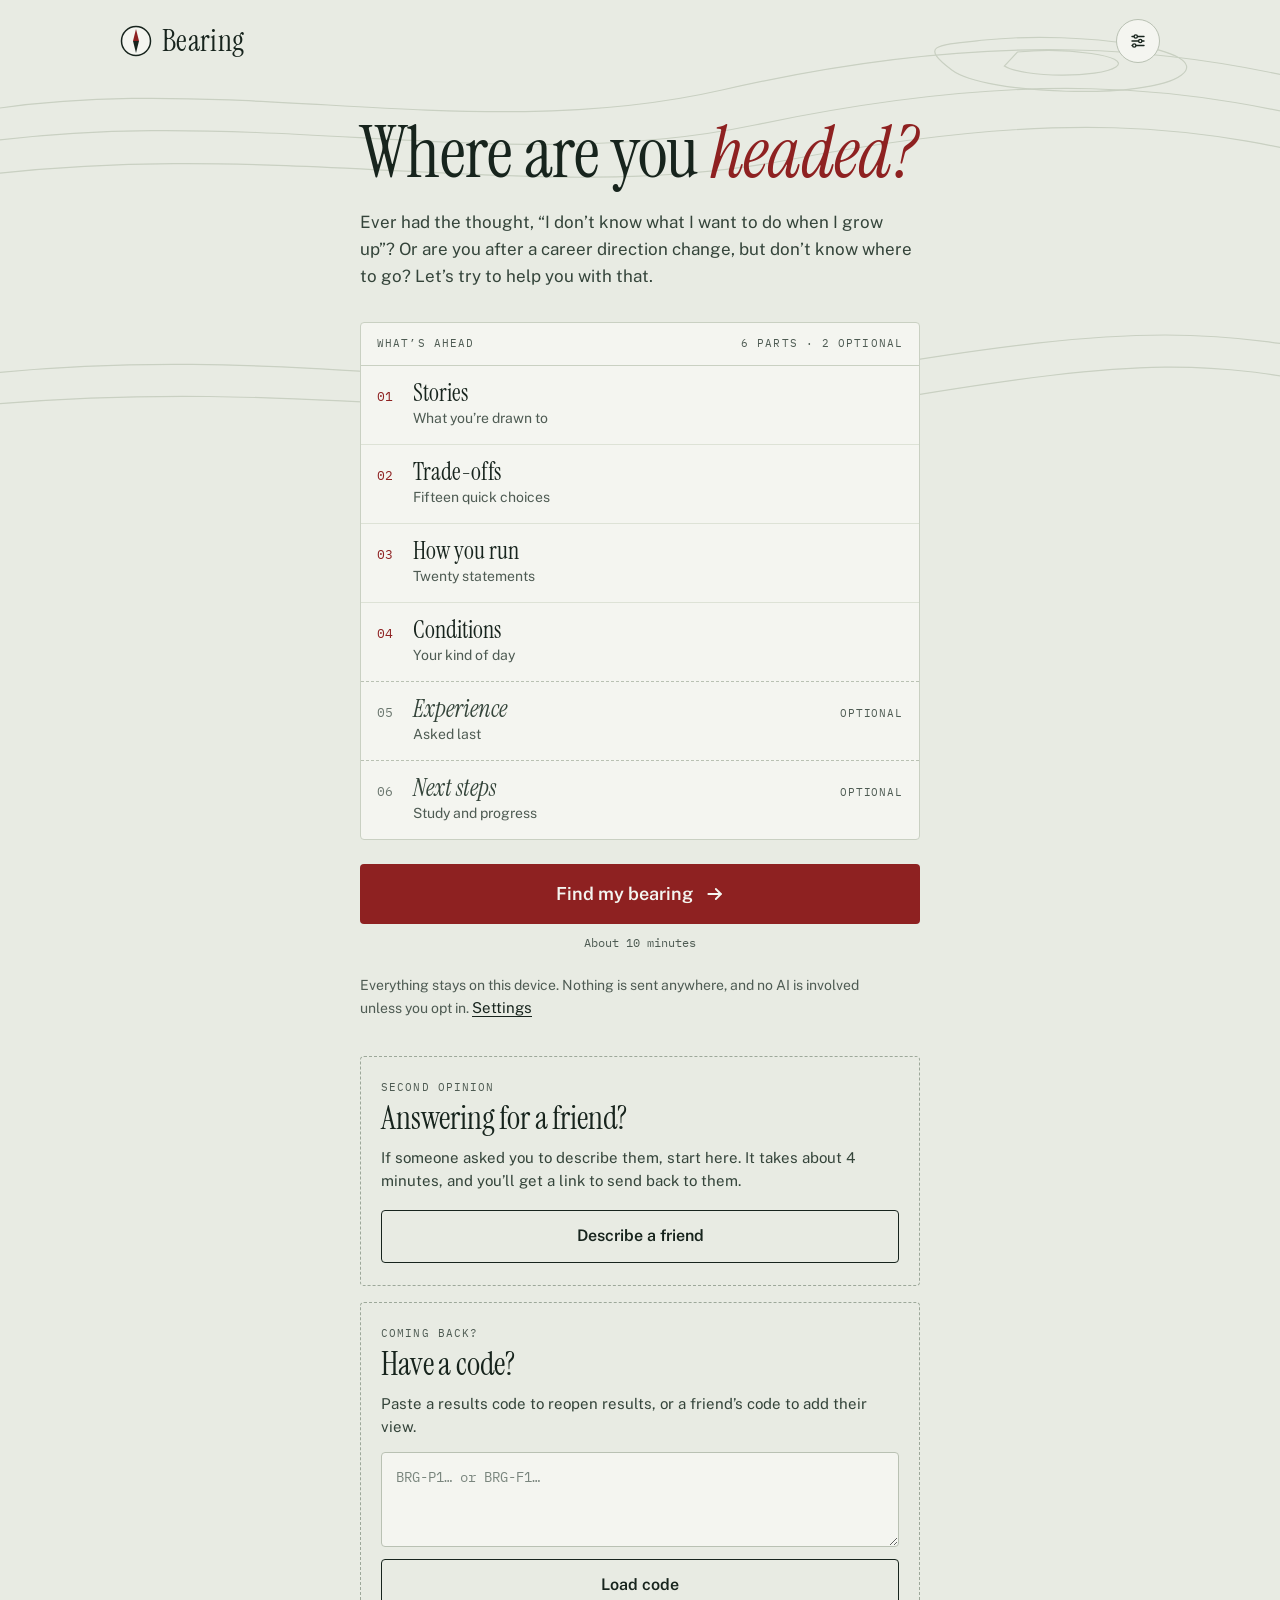
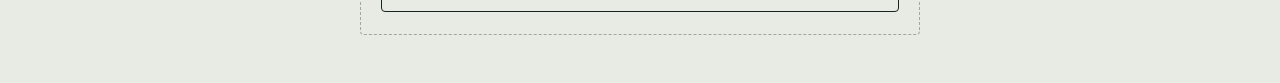
==== index.html @ 4e49f916 "Bearing app: questionnaire, Android wrapper, build workflow Co-Authored-By: Claude Sonnet 5.5 <norep" ====
<!doctype html>
<html lang="en-AU">
<head>
<meta charset="utf-8">
<meta name="viewport" content="width=device-width, initial-scale=1, viewport-fit=cover">
<title>Bearing</title>
<meta name="description" content="Work out a career direction you'd enjoy and be good at, without starting from your job history.">
<meta name="theme-color" content="#E8EBE3" media="(prefers-color-scheme: light)">
<meta name="theme-color" content="#121A15" media="(prefers-color-scheme: dark)">
<link rel="manifest" href="manifest.webmanifest">
<link rel="icon" href="icons/icon-192.png" type="image/png">
<link rel="apple-touch-icon" href="icons/apple-touch-icon.png">
<meta name="apple-mobile-web-app-capable" content="yes">
<meta name="apple-mobile-web-app-status-bar-style" content="black-translucent">
<link rel="stylesheet" href="fonts/fonts.css">
<link rel="stylesheet" href="style.css">
<style>:root{padding-top:env(safe-area-inset-top,0px);padding-bottom:env(safe-area-inset-bottom,0px)} body{margin:0} [hidden]{display:none!important}</style>
</head>
<body>
<div id="app"></div>
<script>window.BEARING_HOSTED = true;</script>
<script src="config.js"></script>
<script src="data.js"></script>
<script src="jobs2.js"></script>
<script src="app.js"></script>
<script>
if ('serviceWorker' in navigator && !window.BEARING_ANDROID) {
  window.addEventListener('load', () => navigator.serviceWorker.register('sw.js').catch(() => {}));
}
</script>
</body>
</html>
---- fonts/fonts.css ----
/* Self-hosted fonts (SIL Open Font License, see OFL-*.txt). Lets the app look right offline. */
@font-face{font-family:'Instrument Serif';font-style:normal;font-weight:400;font-display:swap;src:url('instrument-serif-latin-400-normal.woff2') format('woff2')}
@font-face{font-family:'Instrument Serif';font-style:italic;font-weight:400;font-display:swap;src:url('instrument-serif-latin-400-italic.woff2') format('woff2')}
@font-face{font-family:'Public Sans';font-style:normal;font-weight:400;font-display:swap;src:url('public-sans-latin-400-normal.woff2') format('woff2')}
@font-face{font-family:'Public Sans';font-style:normal;font-weight:500;font-display:swap;src:url('public-sans-latin-500-normal.woff2') format('woff2')}
@font-face{font-family:'Public Sans';font-style:normal;font-weight:600;font-display:swap;src:url('public-sans-latin-600-normal.woff2') format('woff2')}
@font-face{font-family:'IBM Plex Mono';font-style:normal;font-weight:400;font-display:swap;src:url('ibm-plex-mono-latin-400-normal.woff2') format('woff2')}
@font-face{font-family:'IBM Plex Mono';font-style:normal;font-weight:500;font-display:swap;src:url('ibm-plex-mono-latin-500-normal.woff2') format('woff2')}
---- style.css ----
/* Layout: one narrow column for questions (one decision per screen); results widen to a two-column survey sheet. */
:root{
  /* Contour theme: a walker's topo map. Sage paper, faint contour lines, one oxblood highlight. */
  --brg-bg:#E8EBE3; --brg-surface:#F4F5F0;
  --brg-ink:#17241D; --brg-ink-2:#34443A; --brg-ink-3:#4E5B53; --brg-ink-4:#6A766E; --brg-placeholder:#7A867E;
  --brg-contour:#C9D0C2; --brg-line-soft:#DDE2D6; --brg-line-strong:#B9C1B3; --brg-dash:#9DA89A;
  --brg-accent:#8E2121; --brg-on-accent:#F4F5F0; --brg-accent-wash:rgb(142 33 33 / .07); --brg-focus:rgb(142 33 33 / .15);
  --brg-font-display:'Instrument Serif',Georgia,'Times New Roman',serif;
  --brg-font-body:'Public Sans',system-ui,-apple-system,'Segoe UI',sans-serif;
  --brg-font-mono:'IBM Plex Mono',ui-monospace,Menlo,Consolas,monospace;
  --brg-radius:4px; --brg-tap:44px;

  /* Older names used across the app, pointed at the Contour tokens */
  --paper:var(--brg-bg); --surface:var(--brg-surface); --ink:var(--brg-ink); --muted:var(--brg-ink-3);
  --line:var(--brg-contour); --line-soft:var(--brg-line-soft);
  --accent:var(--brg-accent); --accent-soft:var(--brg-accent-wash); --accent-ink:var(--brg-on-accent); --orange:var(--brg-ink-3);
  --tS:var(--brg-accent); --tA:var(--brg-ink); --tB:var(--brg-ink-2); --tC:var(--brg-ink-3); --tD:var(--brg-ink-4);
  --display:var(--brg-font-display); --body:var(--brg-font-body); --mono:var(--brg-font-mono);
  --r:var(--brg-radius);
}
@media (prefers-color-scheme: dark){ :root:not([data-theme="light"]){
  --brg-bg:#121A15; --brg-surface:#1A241E;
  --brg-ink:#E6EAE1; --brg-ink-2:#C6CEC3; --brg-ink-3:#9AA69D; --brg-ink-4:#7C887F; --brg-placeholder:#748078;
  --brg-contour:#2A362E; --brg-line-soft:#222D26; --brg-line-strong:#3A483F; --brg-dash:#4C5A50;
  --brg-accent:#C25454; --brg-on-accent:#FFFFFF; --brg-accent-wash:rgb(194 84 84 / .13); --brg-focus:rgb(194 84 84 / .25);
  color-scheme:dark } }
:root[data-theme="dark"]{
  --brg-bg:#121A15; --brg-surface:#1A241E;
  --brg-ink:#E6EAE1; --brg-ink-2:#C6CEC3; --brg-ink-3:#9AA69D; --brg-ink-4:#7C887F; --brg-placeholder:#748078;
  --brg-contour:#2A362E; --brg-line-soft:#222D26; --brg-line-strong:#3A483F; --brg-dash:#4C5A50;
  --brg-accent:#C25454; --brg-on-accent:#FFFFFF; --brg-accent-wash:rgb(194 84 84 / .13); --brg-focus:rgb(194 84 84 / .25);
  color-scheme:dark }

*{box-sizing:border-box}
body{background:var(--paper);color:var(--ink);font-family:var(--body);font-size:17px;line-height:1.5;
  padding-left:max(16px,env(safe-area-inset-left,0px));padding-right:max(16px,env(safe-area-inset-right,0px));padding-block:0 48px}
button,input,textarea,select{font:inherit;color:inherit}
a{color:var(--accent)}
:focus-visible{outline:3px solid var(--accent);outline-offset:2px}
h1,h2,h3{font-family:var(--display);font-weight:800;letter-spacing:.01em;line-height:1.05;text-wrap:balance;margin:0}
.eyebrow{font-family:var(--mono);font-size:12px;letter-spacing:.12em;text-transform:uppercase;color:var(--muted)}
.muted{color:var(--muted)}
.wrap{max-width:680px;margin:0 auto}
.wide{max-width:1040px;margin:0 auto}

/* contour-line masthead: the map the bearing is taken on */
.mast{position:relative;margin:0 calc(-1 * max(16px,env(safe-area-inset-left,0px))) 0;padding-block:18px 14px;
  padding-left:max(16px,env(safe-area-inset-left,0px));padding-right:max(16px,env(safe-area-inset-right,0px));
  border-bottom:1px solid var(--line);
  background:
   repeating-radial-gradient(ellipse 140% 90% at 88% 130%, transparent 0 17px, var(--line-soft) 17px 18px),
   repeating-radial-gradient(ellipse 90% 120% at 8% -40%, transparent 0 23px, var(--line-soft) 23px 24px), var(--paper)}
.mast .inner{display:flex;align-items:center;justify-content:space-between;gap:12px;max-width:1040px;margin:0 auto}
.brand{display:flex;align-items:center;gap:10px;font-family:var(--display);font-weight:800;font-size:26px;letter-spacing:.04em;text-transform:uppercase}
.brand svg{width:28px;height:28px}
.linkbtn{background:none;border:0;padding:6px 4px;color:var(--muted);cursor:pointer;font-size:15px;text-decoration:underline;text-underline-offset:3px}

/* progress */
.progress{margin:22px 0 6px;display:flex;flex-direction:column;gap:8px}
.progress .row{display:flex;justify-content:space-between;align-items:baseline;gap:10px;flex-wrap:wrap}
.bar{height:6px;background:var(--line-soft);border-radius:3px;overflow:hidden}
.bar i{display:block;height:100%;background:var(--accent);border-radius:3px;transition:width .3s ease}

/* question screens */
.screen{padding-block:18px 8px;display:flex;flex-direction:column;gap:18px}
.q{font-family:var(--display);font-weight:700;font-size:clamp(26px,5vw,34px);line-height:1.12;text-wrap:balance}
.hint{color:var(--muted);margin:0;max-width:60ch}
.opts{display:flex;flex-direction:column;gap:10px}
.opt{display:block;width:100%;text-align:left;background:var(--surface);border:1.5px solid var(--line);border-radius:var(--r);
  padding:14px 16px;cursor:pointer;transition:border-color .15s,background .15s,transform .1s}
.opt:hover{border-color:var(--accent)}
.opt:active{transform:scale(.995)}
.opt[aria-pressed="true"]{border-color:var(--accent);background:var(--accent-soft)}
.pair{display:grid;grid-template-columns:minmax(0,1fr) auto minmax(0,1fr);gap:8px;align-items:stretch}
.pair .opt{min-height:132px;display:flex;align-items:center;font-size:18px;line-height:1.35;padding:18px}
.pair-or{align-self:center;font-family:var(--mono);font-size:12px;letter-spacing:.08em;text-transform:uppercase;color:var(--muted)}
.pairscale{display:grid;grid-template-columns:repeat(var(--n),1fr);gap:6px}
.pairscale button{display:flex;flex-direction:column;align-items:center;gap:2px;border:1.5px solid var(--line);background:var(--surface);border-radius:8px;padding:8px 2px;cursor:pointer;font-size:12px;line-height:1.2;color:var(--ink);min-height:56px;justify-content:center}
.pairscale .ic{font-family:var(--mono);font-size:16px;letter-spacing:-.1em}
.pairscale button[aria-pressed="true"]{background:var(--accent);border-color:var(--accent);color:var(--accent-ink);font-weight:700}
.pair-alt{display:flex;gap:10px;justify-content:center;flex-wrap:wrap}
.chipbtn{background:transparent;border:1.5px solid var(--line);border-radius:999px;padding:8px 14px;cursor:pointer;font-size:15px}
.chipbtn{transition:border-color .15s,background .15s,color .15s}
.chipbtn:hover{border-color:var(--accent);background:var(--accent-soft)}
.chipbtn[aria-pressed="true"]{border-color:var(--accent);background:var(--accent);color:var(--accent-ink);font-weight:700}
.chipbtn.sm{padding:3px 12px;font-size:13px}
.chips{display:flex;flex-wrap:wrap;gap:8px}
@media (max-width:520px){ .pair .opt{min-height:120px;font-size:16px;padding:14px} }

.scale-item{padding-block:14px;border-bottom:1px solid var(--line-soft);display:flex;flex-direction:column;gap:10px}
.scale-item:last-child{border-bottom:0}
.scale{display:grid;grid-template-columns:repeat(5,1fr);gap:6px}
.scale button{border:1.5px solid var(--line);background:var(--surface);border-radius:8px;padding:10px 0;cursor:pointer;font-family:var(--mono);font-size:14px}
.scale button[aria-pressed="true"]{background:var(--accent);border-color:var(--accent);color:var(--accent-ink)}
.anchors{display:flex;justify-content:space-between;gap:12px;font-size:13px;color:var(--muted)}
.anchors span:last-child{text-align:right}

.saymore summary{cursor:pointer;color:var(--muted);font-size:15px}
textarea{width:100%;min-height:96px;border:1.5px solid var(--line);border-radius:var(--r);background:var(--surface);padding:12px;resize:vertical}
input[type=text]{width:100%;border:1.5px solid var(--line);border-radius:var(--r);background:var(--surface);padding:12px}

.nav{display:flex;justify-content:space-between;align-items:center;gap:12px;padding-top:8px}
.btn{background:var(--accent);color:var(--accent-ink);border:0;border-radius:999px;padding:13px 24px;font-weight:700;cursor:pointer;font-size:16px}
.btn:disabled{opacity:.35;cursor:not-allowed}
.btn.ghost{background:transparent;color:var(--ink);border:1.5px solid var(--line)}
.back{background:none;border:0;color:var(--muted);cursor:pointer;padding:10px 4px;font-size:15px}

/* intro */
.hero{padding-block:36px 10px;display:flex;flex-direction:column;gap:18px}
.hero h1{font-size:clamp(44px,9vw,76px);text-transform:uppercase;letter-spacing:.02em}
.hero p{max-width:58ch;margin:0;font-size:18px}
.steps{display:grid;grid-template-columns:repeat(auto-fit,minmax(150px,1fr));gap:1px;background:var(--line);border:1px solid var(--line);border-radius:var(--r);overflow:hidden}
.steps div{background:var(--surface);padding:12px 14px;display:flex;flex-direction:column;gap:2px}
.steps b{font-family:var(--mono);font-size:12px;font-weight:500;color:var(--accent);letter-spacing:.08em}
.steps span{font-size:15px}
.cta-row{display:flex;gap:12px;flex-wrap:wrap;align-items:center}
.panel{background:var(--surface);border:1px solid var(--line);border-radius:var(--r);padding:18px;display:flex;flex-direction:column;gap:12px}
.interlude{padding-block:40px 10px;display:flex;flex-direction:column;gap:14px}
.interlude .num{font-family:var(--mono);color:var(--accent);font-size:14px;letter-spacing:.1em}
.interlude h2{font-size:clamp(34px,7vw,52px);text-transform:uppercase}

/* results */
.res-head{display:grid;grid-template-columns:minmax(0,1fr) minmax(0,1.15fr);gap:28px;align-items:center;padding-block:28px 10px}
@media (max-width:800px){ .res-head{grid-template-columns:1fr} }
.compass{width:100%;max-width:400px;margin:0 auto;display:block}
.compass text{font-family:var(--mono);font-size:10px;fill:var(--muted)}
.compass .tl{font-family:var(--display);font-weight:700;font-size:14px;fill:var(--ink);letter-spacing:.04em;text-transform:uppercase}
.bearing-num{font-family:var(--mono);font-size:clamp(46px,9vw,72px);font-weight:500;line-height:1;color:var(--accent);font-variant-numeric:tabular-nums}
.dir-name{font-size:clamp(34px,6vw,52px);text-transform:uppercase}
.lean{display:inline-flex;gap:6px;align-items:center;font-family:var(--mono);font-size:13px;border:1px solid var(--line);border-radius:999px;padding:4px 10px;width:fit-content}
.dir{display:flex;flex-direction:column;gap:14px;min-width:0}
.dir p{margin:0;max-width:60ch}
.mix{display:flex;flex-direction:column;gap:6px}
.mixrow{display:grid;grid-template-columns:110px 1fr 40px;gap:10px;align-items:center;font-size:15px}
.mixrow .bar{height:8px}
.mixrow .bar i{background:var(--ink)}
.mixrow.top .bar i{background:var(--accent)}
.mixrow span:last-child{font-family:var(--mono);font-size:13px;color:var(--muted);text-align:right;font-variant-numeric:tabular-nums}

.section{padding-block:30px 6px;border-top:1px solid var(--line);margin-top:26px;display:flex;flex-direction:column;gap:16px}
.section h2{font-size:clamp(28px,5vw,40px);text-transform:uppercase}
.grid2{display:grid;grid-template-columns:1fr 1fr;gap:20px}
@media (max-width:760px){ .grid2{grid-template-columns:1fr} }
.look{display:flex;flex-direction:column;gap:8px;margin:0;padding:0;list-style:none}
.look li{display:flex;gap:10px;align-items:baseline}
.look li::before{content:"";flex:0 0 8px;height:8px;border-radius:50%;background:var(--orange);transform:translateY(-1px)}

.trait{display:flex;flex-direction:column;gap:4px;padding-block:8px;border-bottom:1px solid var(--line-soft)}
.trait:last-child{border-bottom:0}
.trait .top{display:flex;justify-content:space-between;gap:10px}
.spectrum{position:relative;height:10px;background:var(--line-soft);border-radius:5px}
.spectrum .dot{position:absolute;top:50%;width:16px;height:16px;border-radius:50%;background:var(--accent);transform:translate(-50%,-50%);border:2px solid var(--surface)}
.spectrum .dot.friend{background:transparent;border:2px dashed var(--orange);width:18px;height:18px}
.spectrum::after{content:"";position:absolute;left:50%;top:-3px;bottom:-3px;width:1px;background:var(--line)}
.trait .ends{display:flex;justify-content:space-between;gap:16px;font-size:13px;color:var(--muted)}
.trait .ends span:last-child{text-align:right}

.toggle{display:inline-flex;border:1.5px solid var(--line);border-radius:999px;padding:3px;gap:2px;width:fit-content}
.toggle button{border:0;background:transparent;border-radius:999px;padding:7px 16px;cursor:pointer;font-size:15px}
.toggle button[aria-pressed="true"]{background:var(--ink);color:var(--paper)}

.tiers{display:flex;flex-direction:column;border:1px solid var(--line);border-radius:var(--r);overflow:hidden;background:var(--surface)}
.tier{display:grid;grid-template-columns:88px minmax(0,1fr);border-bottom:1px solid var(--line)}
.tier:last-child{border-bottom:0}
.tier .lab{display:flex;flex-direction:column;align-items:center;justify-content:center;font-family:var(--display);font-weight:800;font-size:22px;color:var(--paper);padding:10px 4px;line-height:1;text-align:center}
.tier .lab small{font-family:var(--mono);font-weight:400;font-size:10px;letter-spacing:.08em;text-transform:uppercase;margin-top:4px;opacity:.9}
.tier .jobs{padding:12px;display:flex;flex-direction:column;gap:8px;min-width:0}
.tier .chips{gap:8px}
.jobchip{border:1.5px solid var(--line);background:var(--paper);border-radius:8px;padding:8px 12px;cursor:pointer;font-size:15px;text-align:left;display:flex;flex-direction:column;gap:1px}
.jobchip small{font-family:var(--mono);font-size:11px;color:var(--muted)}
.jobchip[aria-expanded="true"]{border-color:var(--ink);background:var(--surface)}
.tier-empty{color:var(--muted);font-size:15px;padding:4px 2px}

.detail{border:1px solid var(--line);border-radius:var(--r);background:var(--paper);padding:16px;display:flex;flex-direction:column;gap:12px}
.detail h3{font-size:28px;text-transform:uppercase}
.detail .meta{display:flex;flex-wrap:wrap;gap:8px 18px;font-family:var(--mono);font-size:13px;color:var(--muted)}
.detail .meta b{color:var(--ink);font-weight:500}
.detail p{margin:0;max-width:65ch}
.detail ul{margin:0;padding-left:18px;display:flex;flex-direction:column;gap:4px}
.detail .lbl{font-family:var(--mono);font-size:12px;letter-spacing:.1em;text-transform:uppercase;color:var(--muted);margin-bottom:2px}
.links{display:flex;gap:10px;flex-wrap:wrap}
.links a{display:inline-flex;align-items:center;gap:6px;border:1.5px solid var(--line);border-radius:999px;padding:8px 14px;text-decoration:none;color:var(--ink);font-size:15px}
.links a.primary{background:var(--accent);border-color:var(--accent);color:var(--accent-ink)}
.ready{display:inline-flex;font-family:var(--mono);font-size:12px;border-radius:999px;padding:3px 10px;border:1px solid currentColor;width:fit-content}
.ready.r0{color:var(--tB)} .ready.r1{color:var(--tA)} .ready.r2{color:var(--tC)}

.field{display:flex;flex-direction:column;gap:10px;padding-block:14px;border-bottom:1px solid var(--line-soft)}
.field:last-child{border-bottom:0}
.field h3{font-size:24px;text-transform:uppercase}
.tb{display:inline-flex;align-items:center;justify-content:center;height:20px;padding:0 6px;border-radius:5px;font-family:var(--mono);font-size:11px;letter-spacing:.04em;color:var(--paper);margin-right:6px;vertical-align:2px}

.actions{display:grid;grid-template-columns:repeat(auto-fit,minmax(260px,1fr));gap:14px}
.actions .panel h3{font-size:22px;text-transform:uppercase}
.actions .panel p{margin:0;font-size:15px}
.codebox{font-family:var(--mono);font-size:12px;word-break:break-all;min-height:70px}
.toast{position:fixed;left:50%;bottom:calc(20px + env(safe-area-inset-bottom,0px));transform:translateX(-50%);background:var(--ink);color:var(--paper);padding:10px 18px;border-radius:999px;font-size:15px;z-index:10}
.note{font-size:14px;color:var(--muted);max-width:75ch}
.note p{margin:0 0 8px}
.friendq{color:var(--orange)}
@media (prefers-reduced-motion: reduce){ *{transition:none!important;animation:none!important} }

/* match breakdown */
.meters{display:flex;flex-direction:column;gap:6px;max-width:460px}
.meter{display:grid;grid-template-columns:96px 1fr 56px;gap:10px;align-items:center;font-size:14px}
.meter .bar{height:7px}
.meter .bar i{background:var(--ink)}
.meter b{font-family:var(--mono);font-weight:500;font-size:12px;color:var(--muted);text-align:right}
/* pay filter */
.payfilter{display:flex;flex-direction:column;gap:10px;padding:12px 16px;border:1px solid var(--line);border-radius:var(--r);background:var(--surface)}
.payfilter input[type=range]{flex:1 1 200px;accent-color:var(--accent);min-width:0}
.paylabel{font-family:var(--mono);font-size:14px;font-variant-numeric:tabular-nums;min-width:15ch}
/* switch */
.toggle-sw{display:inline-flex;align-items:center;gap:10px;background:none;border:0;cursor:pointer;font-size:16px;padding:6px 0}
.toggle-sw span{width:40px;height:22px;border-radius:11px;background:var(--line);position:relative;transition:background .15s;flex:0 0 auto}
.toggle-sw span::after{content:"";position:absolute;left:3px;top:3px;width:16px;height:16px;border-radius:50%;background:var(--surface);transition:transform .15s}
.toggle-sw[aria-pressed="true"] span{background:var(--accent)}
.toggle-sw[aria-pressed="true"] span::after{transform:translateX(18px)}
.role h3{font-size:22px;text-transform:uppercase}

.payfilter .frow{display:flex;align-items:center;gap:12px;flex-wrap:wrap}
.payfilter .frow .eyebrow{min-width:17ch}
.aka{display:flex;flex-wrap:wrap;gap:6px 14px;font-size:15px}

.start{display:flex;flex-direction:column;align-items:center;gap:8px}
.start .btn{width:100%;font-size:18px;padding:16px 24px}
.start .muted{font-size:14px}

.iconbtn{background:none;border:0;color:var(--muted);cursor:pointer;padding:6px;border-radius:8px;display:inline-flex}
.iconbtn:hover{color:var(--ink)}

.opt{position:relative}
.opt .tag{display:inline-block;margin-left:10px;font-family:var(--mono);font-size:11px;letter-spacing:.08em;text-transform:uppercase;color:var(--accent);vertical-align:2px}
.opt.also[aria-pressed="true"]{background:transparent;border-style:dashed}

.offer{border-color:var(--accent);gap:12px}

.fbcard{gap:14px}
.fbq{display:flex;flex-direction:column;gap:8px}
.check{display:flex;gap:10px;align-items:flex-start;font-size:16px;cursor:pointer}
.check input{width:20px;height:20px;margin-top:2px;accent-color:var(--accent);flex:0 0 auto}
.fbpre{font-family:var(--mono);font-size:11px;line-height:1.4;max-height:280px;overflow:auto;background:var(--paper);border:1px solid var(--line);border-radius:8px;padding:10px;white-space:pre-wrap;word-break:break-word}


/* ================= Contour theme ================= */
body{position:relative;overflow-x:hidden;-webkit-font-smoothing:antialiased;font-size:16px;line-height:1.55;
  padding-left:max(20px,env(safe-area-inset-left,0px));padding-right:max(20px,env(safe-area-inset-right,0px))}
a{color:var(--brg-ink);text-underline-offset:3px} a:hover{color:var(--brg-accent)}
:focus-visible{outline:2px solid var(--brg-accent);outline-offset:2px}
::placeholder{color:var(--brg-placeholder)}
/* The display face is a serif: never bold, never uppercase */
h1,h2,h3,.q,.brand,.dir-name,.tier .lab,.tb{font-weight:400!important;text-transform:none!important;letter-spacing:-.005em}
.brand{font-size:30px;letter-spacing:.01em;gap:10px}
.brand svg{width:32px;height:32px}
.mast{background:transparent;border-bottom:0;padding-block:18px 10px;margin-left:calc(-1 * max(20px,env(safe-area-inset-left,0px)));margin-right:calc(-1 * max(20px,env(safe-area-inset-right,0px)));
  padding-left:max(20px,env(safe-area-inset-left,0px));padding-right:max(20px,env(safe-area-inset-right,0px));z-index:1}
.iconbtn{width:var(--brg-tap);height:var(--brg-tap);border-radius:50%;border:1px solid var(--brg-line-strong);background:var(--brg-surface);color:var(--brg-ink);align-items:center;justify-content:center;padding:0}
.iconbtn:hover{border-color:var(--brg-ink)}
.linkbtn{color:var(--brg-ink-3)}

/* Buttons: squared map-paper, no pills */
.btn{border-radius:var(--brg-radius);min-height:52px;font-weight:600;font-family:var(--brg-font-body);background:var(--brg-accent);color:var(--brg-on-accent);display:inline-flex;align-items:center;justify-content:center;gap:12px}
.btn:hover:not(:disabled){filter:brightness(1.12)}
.btn.ghost{background:transparent;color:var(--brg-ink);border:1.5px solid var(--brg-ink)}
.btn.ghost:hover:not(:disabled){filter:none;background:var(--brg-surface)}
.btn.sm{min-height:44px;padding:8px 16px;font-size:15px;gap:8px}
.chipbtn,.toggle,.toggle button,.jobchip,.links a,.ready,.lean{border-radius:var(--brg-radius)}
textarea,input[type=text]{border-radius:var(--brg-radius);border:1px solid var(--brg-line-strong);background:var(--brg-surface)}
textarea:focus,input[type=text]:focus{border-color:var(--brg-accent);outline:none;box-shadow:0 0 0 3px var(--brg-focus)}
.codebox{font-family:var(--brg-font-mono);font-size:14px}

/* Contour art behind the home header and hero */
.contours{position:absolute;top:0;left:0;right:0;height:460px;pointer-events:none;z-index:0}
.contours svg{width:100%;height:100%;display:block}
.contours path{fill:none;stroke:var(--brg-contour);stroke-width:1.2}
.home{position:relative;z-index:1;max-width:560px}

/* Home */
.home .hero{padding-block:44px 0;gap:0}
.home .hero h1{font-size:clamp(52px,15vw,72px);line-height:.95;letter-spacing:-.01em;text-transform:none}
.home .hero h1 em{color:var(--brg-accent)}
.home .lede{margin:22px 0 0;font-size:17px;line-height:1.6;color:var(--brg-ink-2);max-width:60ch}
.kicker{font-family:var(--brg-font-mono);font-size:11px;letter-spacing:.1em;text-transform:uppercase;color:var(--brg-ink-3)}
.legend{margin-top:32px;background:var(--brg-surface);border:1px solid var(--brg-contour);border-radius:var(--brg-radius)}
.legend__head{display:flex;justify-content:space-between;gap:12px;padding:12px 16px;border-bottom:1px solid var(--brg-contour)}
.legend__row{display:flex;gap:14px;align-items:baseline;padding:14px 16px;border-bottom:1px solid var(--brg-line-soft)}
.legend__row:last-child{border-bottom:0}
.legend__num{font-family:var(--brg-font-mono);font-size:13px;color:var(--brg-accent);width:22px;flex:none}
.legend__name{font-family:var(--brg-font-display);font-size:24px;line-height:1.1;color:var(--brg-ink)}
.legend__sub{font-size:14px;color:var(--brg-ink-3);margin-top:2px}
.legend__row--opt .legend__num{color:var(--brg-ink-4)}
.legend__row--opt .legend__name{font-style:italic;color:var(--brg-ink-2)}
.legend__row:has(+ .legend__row--opt){border-bottom:1px dashed var(--brg-line-strong)}
.legend__row--opt:has(+ .legend__row--opt){border-bottom:1px dashed var(--brg-line-strong)}
.legend__tag{margin-left:auto;font-family:var(--brg-font-mono);font-size:11px;letter-spacing:.08em;color:var(--brg-ink-3)}
.home .start{margin-top:24px;align-items:stretch;gap:10px}
.home .start .btn{width:100%;min-height:60px;font-size:18px}
.home .start .time{text-align:center;font-family:var(--brg-font-mono);font-size:12px;color:var(--brg-ink-3)}
.home .start .linkbtn{align-self:center}
.home .privacy{margin:22px 0 0;font-size:14px;line-height:1.55;color:var(--brg-ink-3)}
.home .privacy .linkbtn{color:var(--brg-ink);text-decoration:underline;padding:0}
.card-dashed{padding:22px 20px;border:1.5px dashed var(--brg-dash);border-radius:var(--brg-radius);display:flex;flex-direction:column;gap:0}
.card-dashed h2{font-size:32px;line-height:1.05;margin-top:6px}
.card-dashed p,.card-dashed label{margin:10px 0 0;font-size:15px;line-height:1.55;color:var(--brg-ink-2)}
.card-dashed .btn{margin-top:18px;width:100%}
.card-dashed textarea{margin-top:14px;padding:14px;min-height:84px}
.card-dashed textarea + .btn{margin-top:12px}
.home .cards{display:flex;flex-direction:column;gap:16px;margin-top:36px}
.home .pending{margin-top:20px;border-style:solid;border-color:var(--brg-accent)}

/* Back: a real button, 48px tall */
.back{display:inline-flex;align-items:center;gap:8px;min-height:48px;padding:10px 18px 10px 14px;font-family:var(--brg-font-body);font-size:17px;font-weight:600;
  color:var(--brg-ink);background:transparent;border:1.5px solid var(--brg-line-strong);border-radius:var(--brg-radius);cursor:pointer}
.back:hover{border-color:var(--brg-ink);background:var(--brg-surface)}
.nav{align-items:center;padding-top:16px}
.nav .btn{min-height:48px;padding-inline:26px;font-size:17px}

/* Settings */
.settings .set-head{padding-block:28px 18px;display:flex;flex-direction:column;gap:8px}
.settings .set-head h1{font-size:clamp(40px,11vw,52px);line-height:1}
.setlist{background:var(--brg-surface);border:1px solid var(--brg-contour);border-radius:var(--brg-radius)}
.set-row{display:flex;gap:16px;align-items:center;justify-content:space-between;padding:16px;border-bottom:1px solid var(--brg-line-soft)}
.set-row:last-child{border-bottom:0}
.set-row > div:first-child{min-width:0}
.set-row--stack{flex-direction:column;align-items:stretch;gap:12px}
.set-name{font-family:var(--brg-font-display);font-size:24px;line-height:1.1;color:var(--brg-ink)}
.set-sub{font-size:14px;line-height:1.5;color:var(--brg-ink-3);margin-top:4px}
.set-row .btn.ghost{width:fit-content;min-height:44px}
.set-row .toggle-sw{flex:0 0 auto}
.confirm p{margin:0 0 12px;font-size:15px;color:var(--brg-ink-2)}
.set-foot{margin:16px 0 0;font-size:14px;color:var(--brg-ink-3)}
.mono{font-family:var(--brg-font-mono)}
.seg{display:grid;grid-template-columns:repeat(3,1fr);border:1px solid var(--brg-line-strong);border-radius:var(--brg-radius);overflow:hidden}
.seg button{display:flex;flex-direction:column;align-items:center;justify-content:center;gap:6px;min-height:64px;padding:8px 4px;background:transparent;border:0;border-left:1px solid var(--brg-line-strong);
  color:var(--brg-ink-2);font-size:14px;font-weight:500;cursor:pointer}
.seg button:first-child{border-left:0}
.seg button:hover{background:var(--brg-bg)}
.seg button[aria-checked="true"]{background:var(--brg-ink);color:var(--brg-bg);font-weight:600}
.toggle-sw span{background:var(--brg-line-strong)}
.toggle-sw[aria-pressed="true"] span{background:var(--brg-accent)}

.legend__row--done .legend__num{color:var(--brg-accent);font-size:15px}
.legend__row--done .legend__name,.legend__row--skipped .legend__name{color:var(--brg-ink-3)}
.legend__row--done .legend__tag,.legend__row--skipped .legend__tag{color:var(--brg-ink-4)}
.legend__row--current{background:var(--brg-accent-wash);box-shadow:inset 3px 0 0 var(--brg-accent)}
.legend__row--current .legend__sub{color:var(--brg-ink-2)}
.legend__row--current .legend__tag{color:var(--brg-accent)}
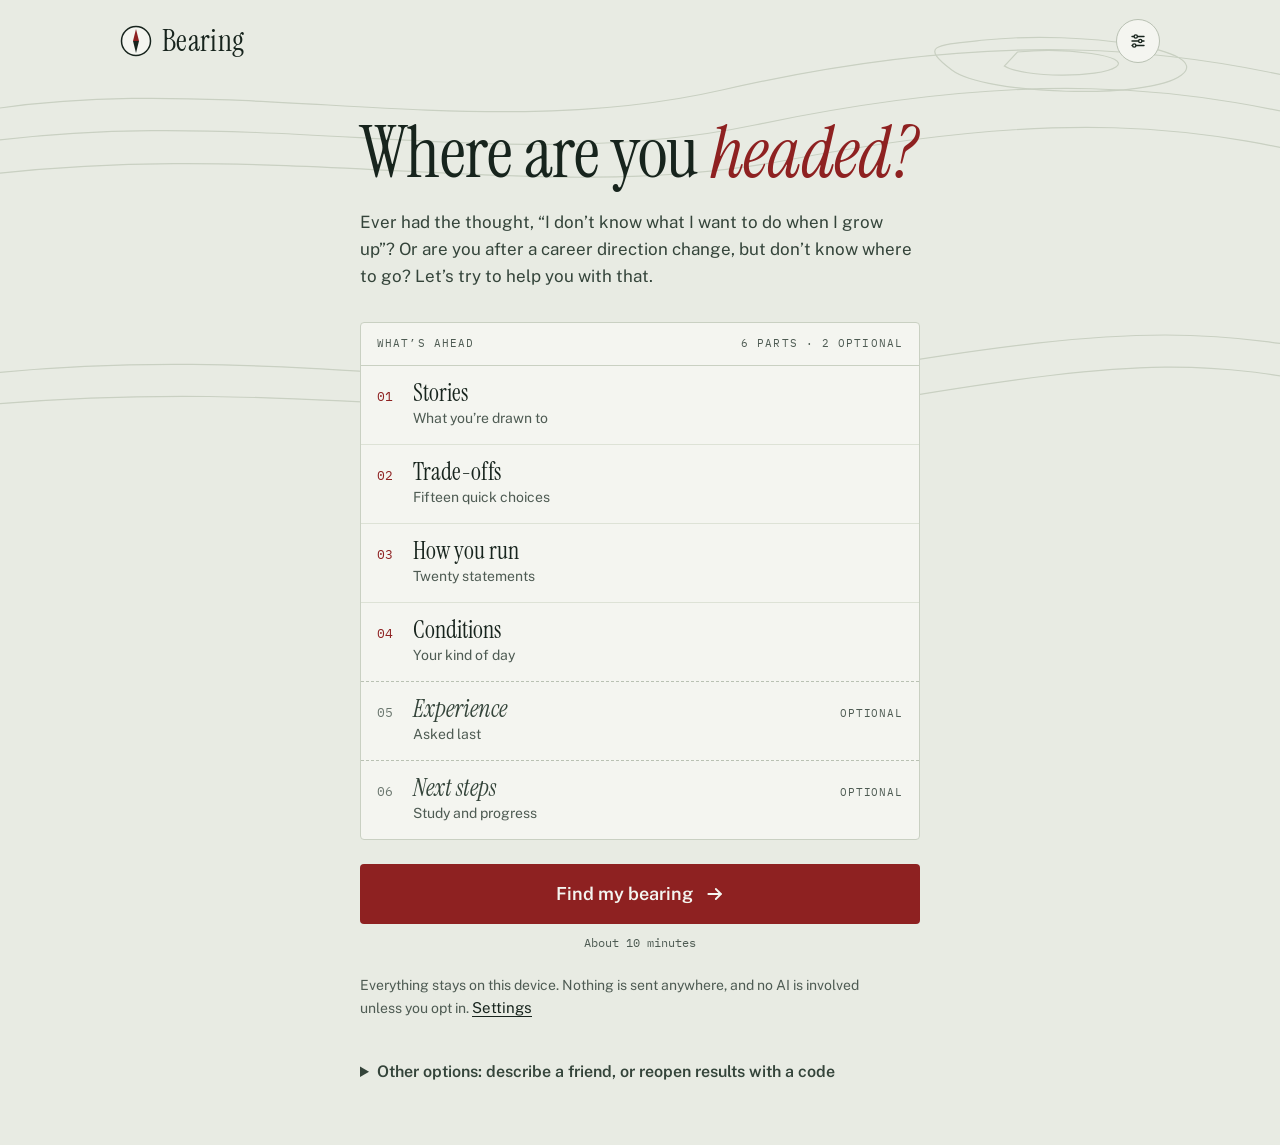
==== commit 9f174d14: "Match each job to O*NET occupations and use O*NET interest profiles for scoring - New onet.js: hand-" ====
--- a/index.html
+++ b/index.html
@@ -22,6 +22,7 @@
 <script src="config.js"></script>
 <script src="data.js"></script>
 <script src="jobs2.js"></script>
+<script src="onet.js"></script>
 <script src="app.js"></script>
 <script>
 if ('serviceWorker' in navigator && !window.BEARING_ANDROID) {
--- a/style.css
+++ b/style.css
@@ -344,3 +344,20 @@
 .legend__row--current{background:var(--brg-accent-wash);box-shadow:inset 3px 0 0 var(--brg-accent)}
 .legend__row--current .legend__sub{color:var(--brg-ink-2)}
 .legend__row--current .legend__tag{color:var(--brg-accent)}
+
+/* Back and Next sit side by side: same height, same minimum width, same text size */
+.nav .back,.nav .btn{box-sizing:border-box;min-height:52px;min-width:120px;padding-block:0;padding-inline:20px;font-size:17px;font-weight:600;justify-content:center}
+
+/* Home: secondary options folded away */
+.more-options{margin-top:28px}
+.more-options>summary{cursor:pointer;font-weight:600;color:var(--brg-ink-2);padding:12px 0;list-style-position:inside}
+.more-options[open]>summary{margin-bottom:8px}
+/* Results: optional steps as a compact strip above the job list */
+.optstrip{display:flex;flex-wrap:wrap;align-items:center;gap:8px;margin:14px 0 4px}
+.optstrip .eyebrow{margin-right:4px}
+/* Job details open in place, full width under the tapped job */
+.chips>.detail{flex-basis:100%;width:100%}
+
+/* Results heading: the title leads, the compass number sits underneath with a plain explanation */
+.bearing-line{margin:6px 0 10px;font-size:16px;color:var(--brg-ink-2);line-height:1.45}
+.bearing-line b{font-family:var(--brg-font-mono);color:var(--brg-accent);font-weight:600;font-size:18px}
